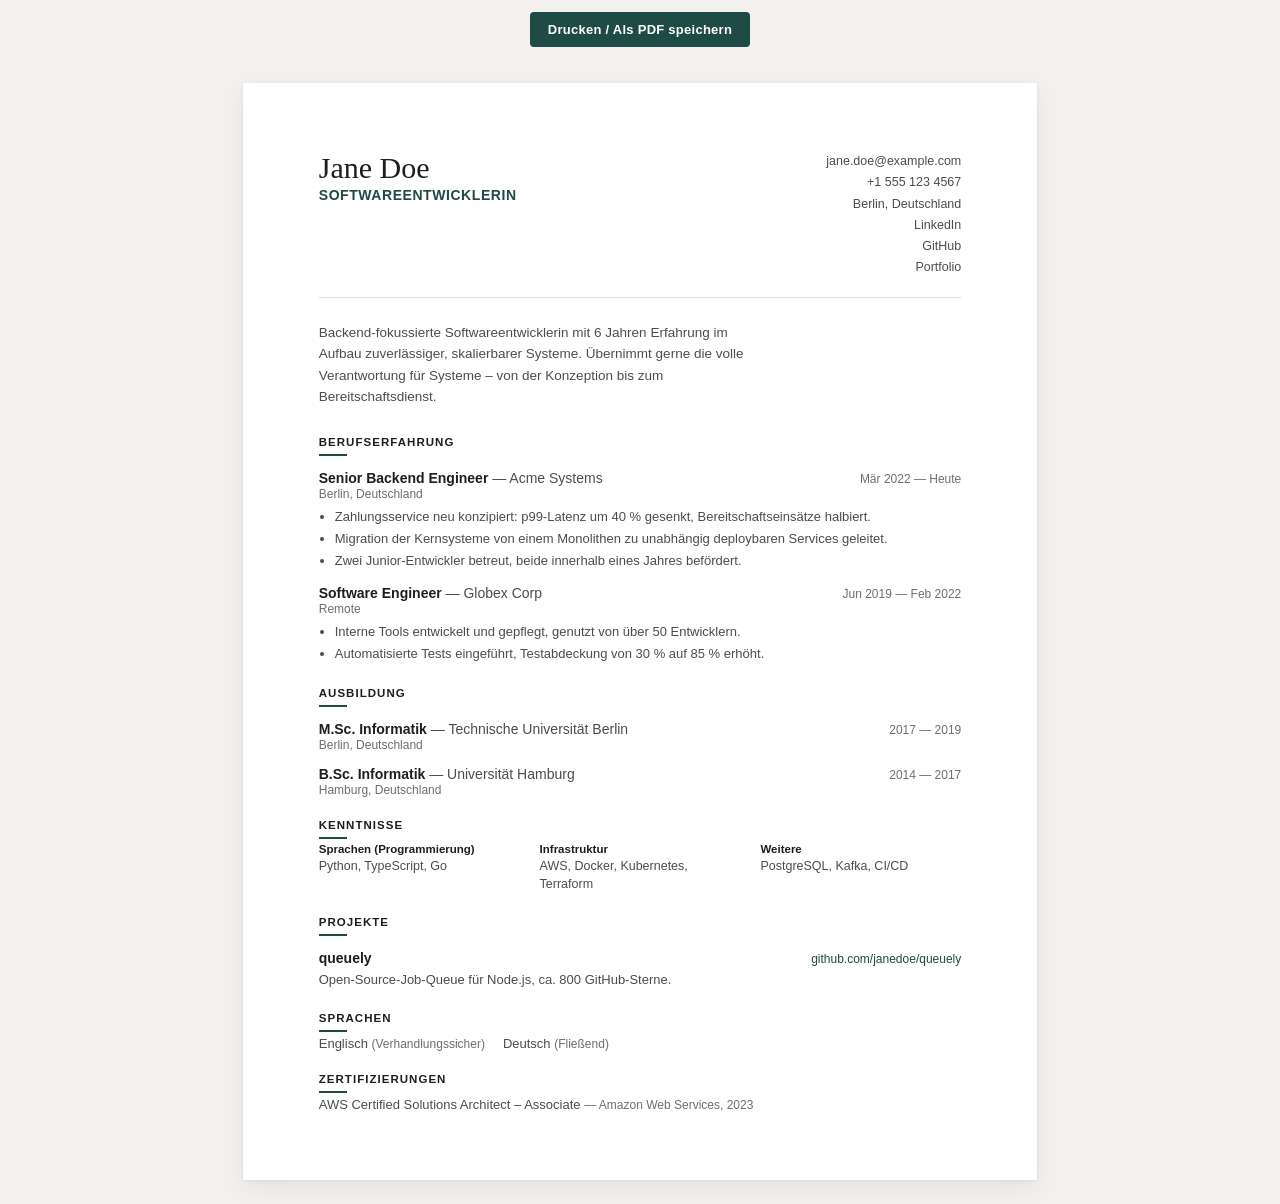
==== cv-tool-static/applications/example-company-de/cv.html @ e5c2718d "Add files via upload Init upload. Already a little bit more adjusted." ====
<!DOCTYPE html>
<html lang="en">
<head>
<meta charset="UTF-8">
<title>CV</title>
<link rel="stylesheet" href="../../styles/shared.css">
<link rel="stylesheet" href="../../styles/cv.css">
</head>
<body>
<div class="toolbar"><button id="printBtn" onclick="window.print()">Print / Save as PDF</button></div>
<main class="sheet" id="app"></main>

<!-- config.js sets APP_CONFIG.lang, which decides which base.<lang>.js loads below. -->
<script src="config.js"></script>
<script src="../../render/loader.js"></script>
<script>
  const lang = APP_CONFIG.lang || "en";
  loadScriptsInOrder(
    ["../../data/base." + lang + ".js", "../../render/labels.js", "../../render/render.js"],
    function () { renderCV(); }
  );
</script>
</body>
</html>
---- cv-tool-static/styles/shared.css ----
:root {
  --ink: #1c1e1f;
  --ink-soft: #4a4d4e;
  --meta: #6b6f70;
  --accent: #1e4b45;
  --accent-tint: #e7efec;
  --line: #dcdedd;
  --paper: #ffffff;
  --canvas: #f2f1ee;

  --font-display: "Iowan Old Style", "Palatino Linotype", Palatino, Georgia, serif;
  --font-body: -apple-system, BlinkMacSystemFont, "Segoe UI", Roboto, "Hiragino Sans", "Hiragino Kaku Gothic Pro",
    "Yu Gothic", Meiryo, Helvetica, Arial, sans-serif;

  --page-width: 210mm;
  --page-margin: 18mm 20mm;
}

* {
  box-sizing: border-box;
}

html, body {
  margin: 0;
  padding: 0;
}

body {
  background: var(--canvas);
  color: var(--ink);
  font-family: var(--font-body);
  -webkit-font-smoothing: antialiased;
}

.sheet {
  background: var(--paper);
  width: var(--page-width);
  max-width: 100%;
  margin: 24px auto;
  padding: var(--page-margin);
  box-shadow: 0 1px 3px rgba(0, 0, 0, 0.08), 0 8px 24px rgba(0, 0, 0, 0.06);
}

.toolbar {
  position: sticky;
  top: 0;
  display: flex;
  justify-content: center;
  padding: 12px;
  background: var(--canvas);
  z-index: 10;
}

.toolbar button {
  font-family: var(--font-body);
  font-size: 13px;
  font-weight: 600;
  letter-spacing: 0.02em;
  color: var(--paper);
  background: var(--accent);
  border: none;
  border-radius: 4px;
  padding: 10px 18px;
  cursor: pointer;
}

.toolbar button:hover {
  opacity: 0.9;
}

@page {
  size: A4;
  margin: 0;
}

@media print {
  body {
    background: var(--paper);
  }
  .toolbar {
    display: none;
  }
  .sheet {
    box-shadow: none;
    margin: 0;
    width: auto;
    padding: var(--page-margin);
  }
}
---- cv-tool-static/styles/cv.css ----
.cv-header {
  display: flex;
  justify-content: space-between;
  align-items: flex-start;
  gap: 24px;
  padding-bottom: 18px;
  border-bottom: 1px solid var(--line);
  margin-bottom: 24px;
}

.cv-header .identity h1 {
  font-family: var(--font-display);
  font-size: 30px;
  font-weight: 500;
  margin: 0 0 2px 0;
  color: var(--ink);
}

.cv-header .identity .role {
  font-family: var(--font-body);
  font-size: 14px;
  font-weight: 600;
  letter-spacing: 0.04em;
  text-transform: uppercase;
  color: var(--accent);
  margin: 0;
}

.cv-header .contact {
  text-align: right;
  font-size: 12.5px;
  line-height: 1.7;
  color: var(--ink-soft);
  white-space: nowrap;
}

.cv-header .contact a {
  color: var(--ink-soft);
  text-decoration: none;
}

.cv-header .photo img {
  width: 76px;
  height: 76px;
  border-radius: 50%;
  object-fit: cover;
  display: block;
}

.summary {
  font-size: 13.5px;
  line-height: 1.6;
  color: var(--ink-soft);
  margin: 0 0 28px 0;
  max-width: 60ch;
}

section.block {
  margin-bottom: 22px;
}

section.block:last-child {
  margin-bottom: 0;
}

.section-label {
  font-family: var(--font-body);
  font-size: 11.5px;
  font-weight: 700;
  letter-spacing: 0.09em;
  text-transform: uppercase;
  color: var(--ink);
  margin: 0 0 4px 0;
}

.section-label::after {
  content: "";
  display: block;
  width: 28px;
  height: 2px;
  background: var(--accent);
  margin-top: 6px;
}

.entry {
  margin-top: 14px;
}

.entry:first-of-type {
  margin-top: 12px;
}

.entry-head {
  display: flex;
  justify-content: space-between;
  align-items: baseline;
  gap: 12px;
}

.entry-head .title {
  font-size: 14px;
  font-weight: 600;
  color: var(--ink);
}

.entry-head .title .at {
  font-weight: 400;
  color: var(--ink-soft);
}

.entry-head .dates {
  font-size: 12px;
  color: var(--meta);
  white-space: nowrap;
  font-variant-numeric: tabular-nums;
}

.entry .location {
  font-size: 12px;
  color: var(--meta);
  margin-top: 1px;
}

.entry ul {
  margin: 6px 0 0 0;
  padding-left: 16px;
}

.entry li {
  font-size: 13px;
  line-height: 1.55;
  color: var(--ink-soft);
  margin-bottom: 2px;
}

.entry .details {
  font-size: 13px;
  line-height: 1.55;
  color: var(--ink-soft);
  margin-top: 4px;
}

.skills-grid {
  display: grid;
  grid-template-columns: repeat(3, 1fr);
  gap: 10px 20px;
}

.skills-grid .category .cat-name {
  font-size: 11.5px;
  font-weight: 600;
  color: var(--ink);
  margin-bottom: 2px;
}

.skills-grid .category .cat-items {
  font-size: 12.5px;
  color: var(--ink-soft);
  line-height: 1.5;
}

.languages-row,
.certifications-row {
  display: flex;
  flex-wrap: wrap;
  gap: 4px 18px;
  font-size: 13px;
  color: var(--ink-soft);
}

.languages-row .lang-level,
.certifications-row .cert-meta {
  color: var(--meta);
  font-size: 12px;
}

.projects .entry .proj-link {
  font-size: 12px;
  color: var(--accent);
  text-decoration: none;
}

@media print {
  .entry {
    break-inside: avoid;
  }
  .section-label {
    break-after: avoid;
  }
  section.block.compact {
    break-inside: avoid;
  }
}
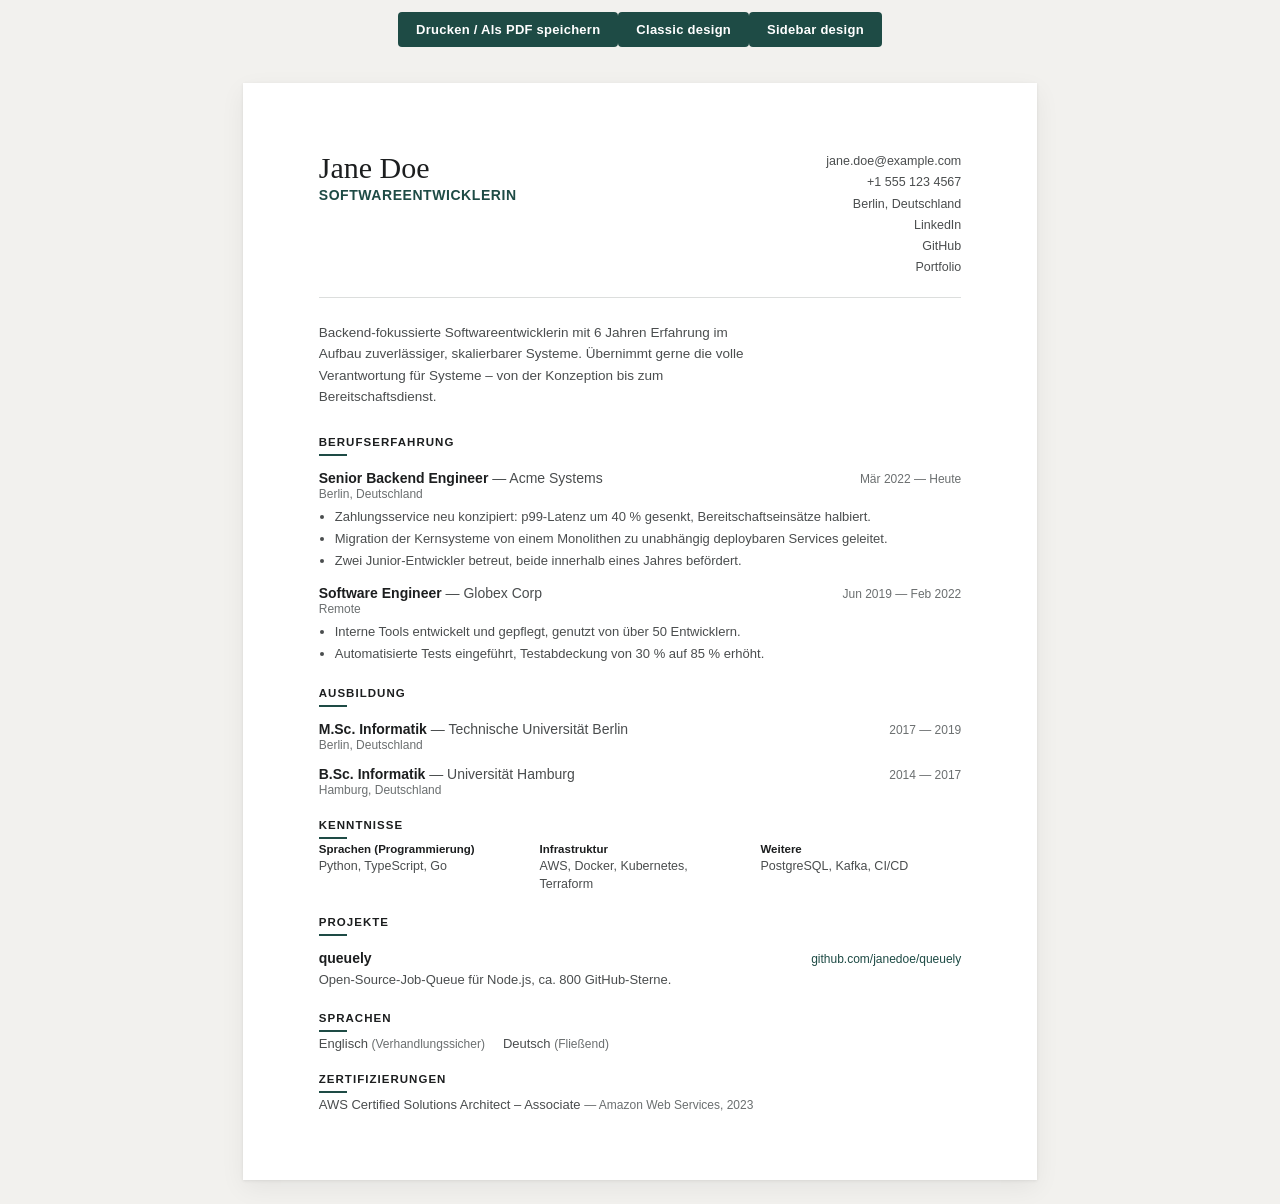
==== commit 84aef04a: "Add files via upload" ====
--- a/cv-tool-static/applications/example-company-de/cv.html
+++ b/cv-tool-static/applications/example-company-de/cv.html
@@ -7,7 +7,11 @@
 <link rel="stylesheet" href="../../styles/cv.css">
 </head>
 <body>
-<div class="toolbar"><button id="printBtn" onclick="window.print()">Print / Save as PDF</button></div>
+<div class="toolbar">
+  <button id="printBtn" onclick="window.print()">Print / Save as PDF</button>
+  <button class="secondary" onclick="switchDesign('classic')">Classic design</button>
+  <button class="secondary" onclick="switchDesign('sidebar')">Sidebar design</button>
+</div>
 <main class="sheet" id="app"></main>
 
 <!-- config.js sets APP_CONFIG.lang, which decides which base.<lang>.js loads below. -->
